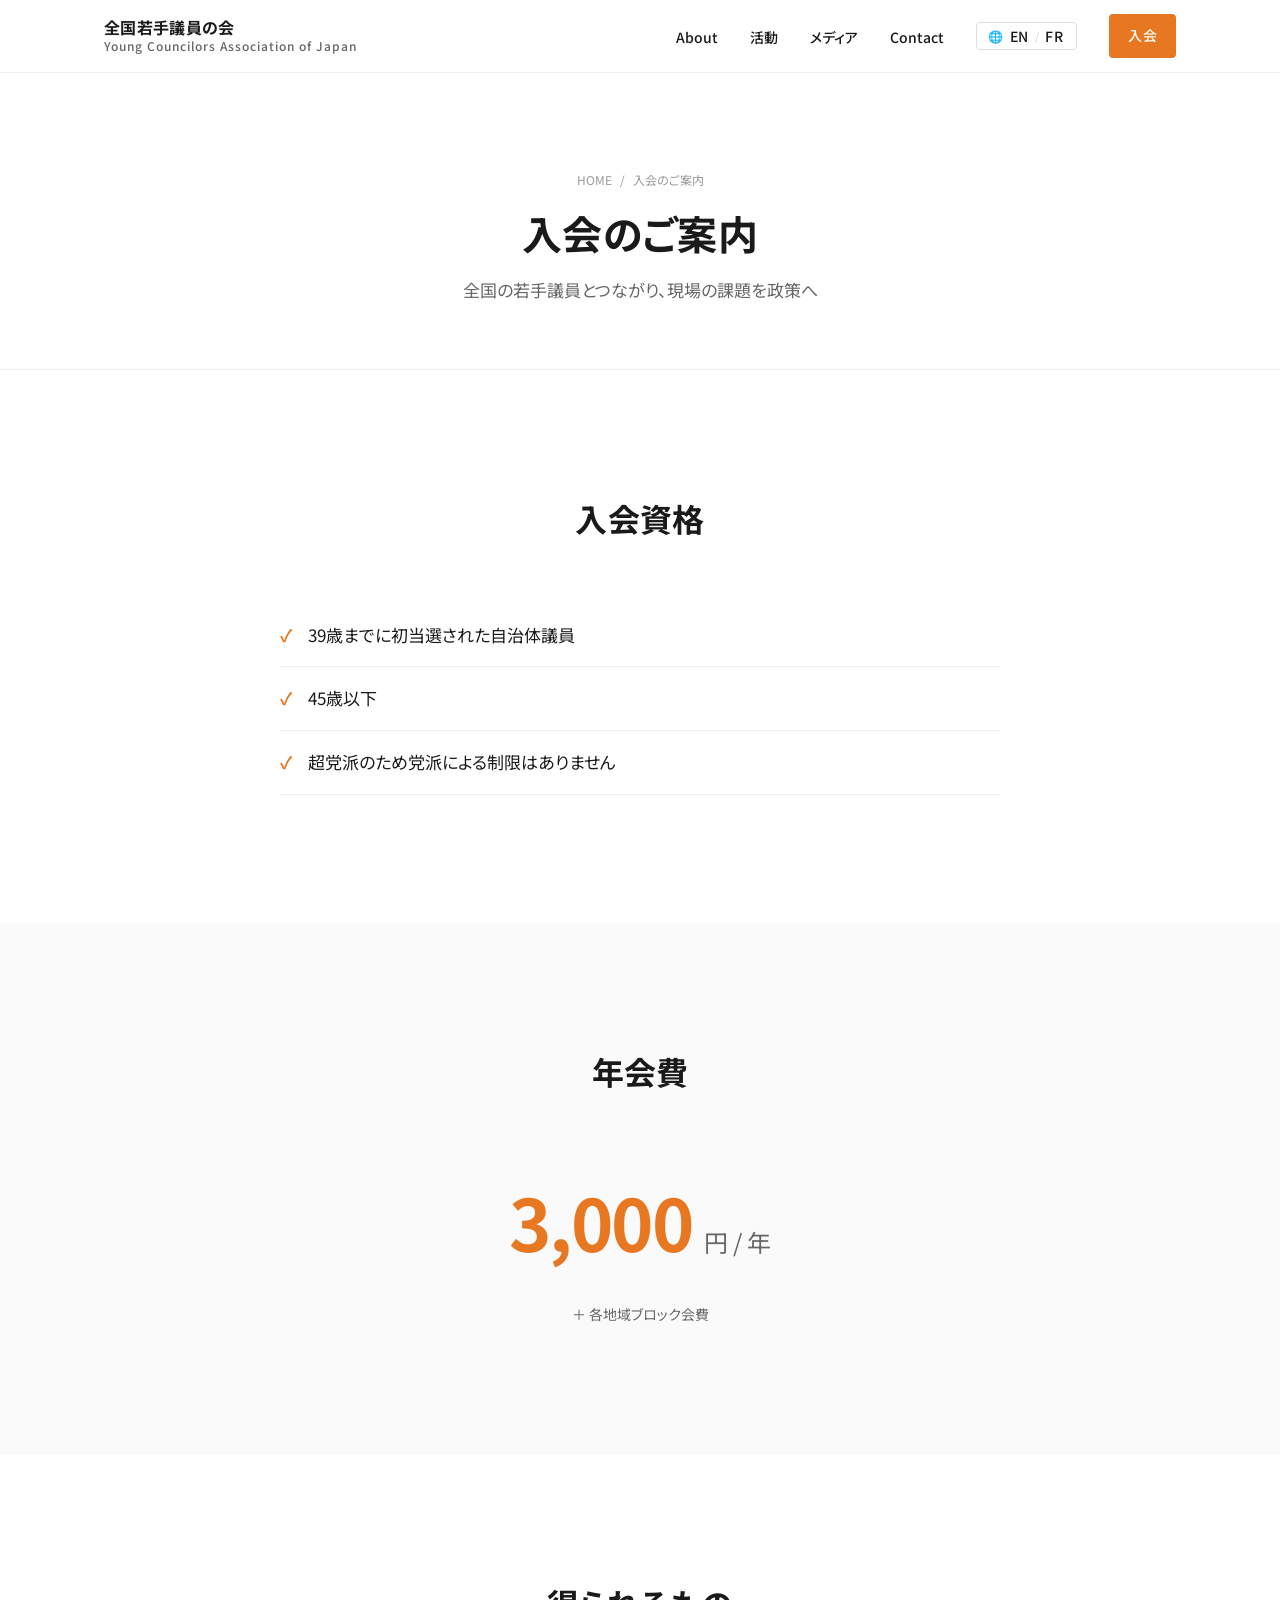
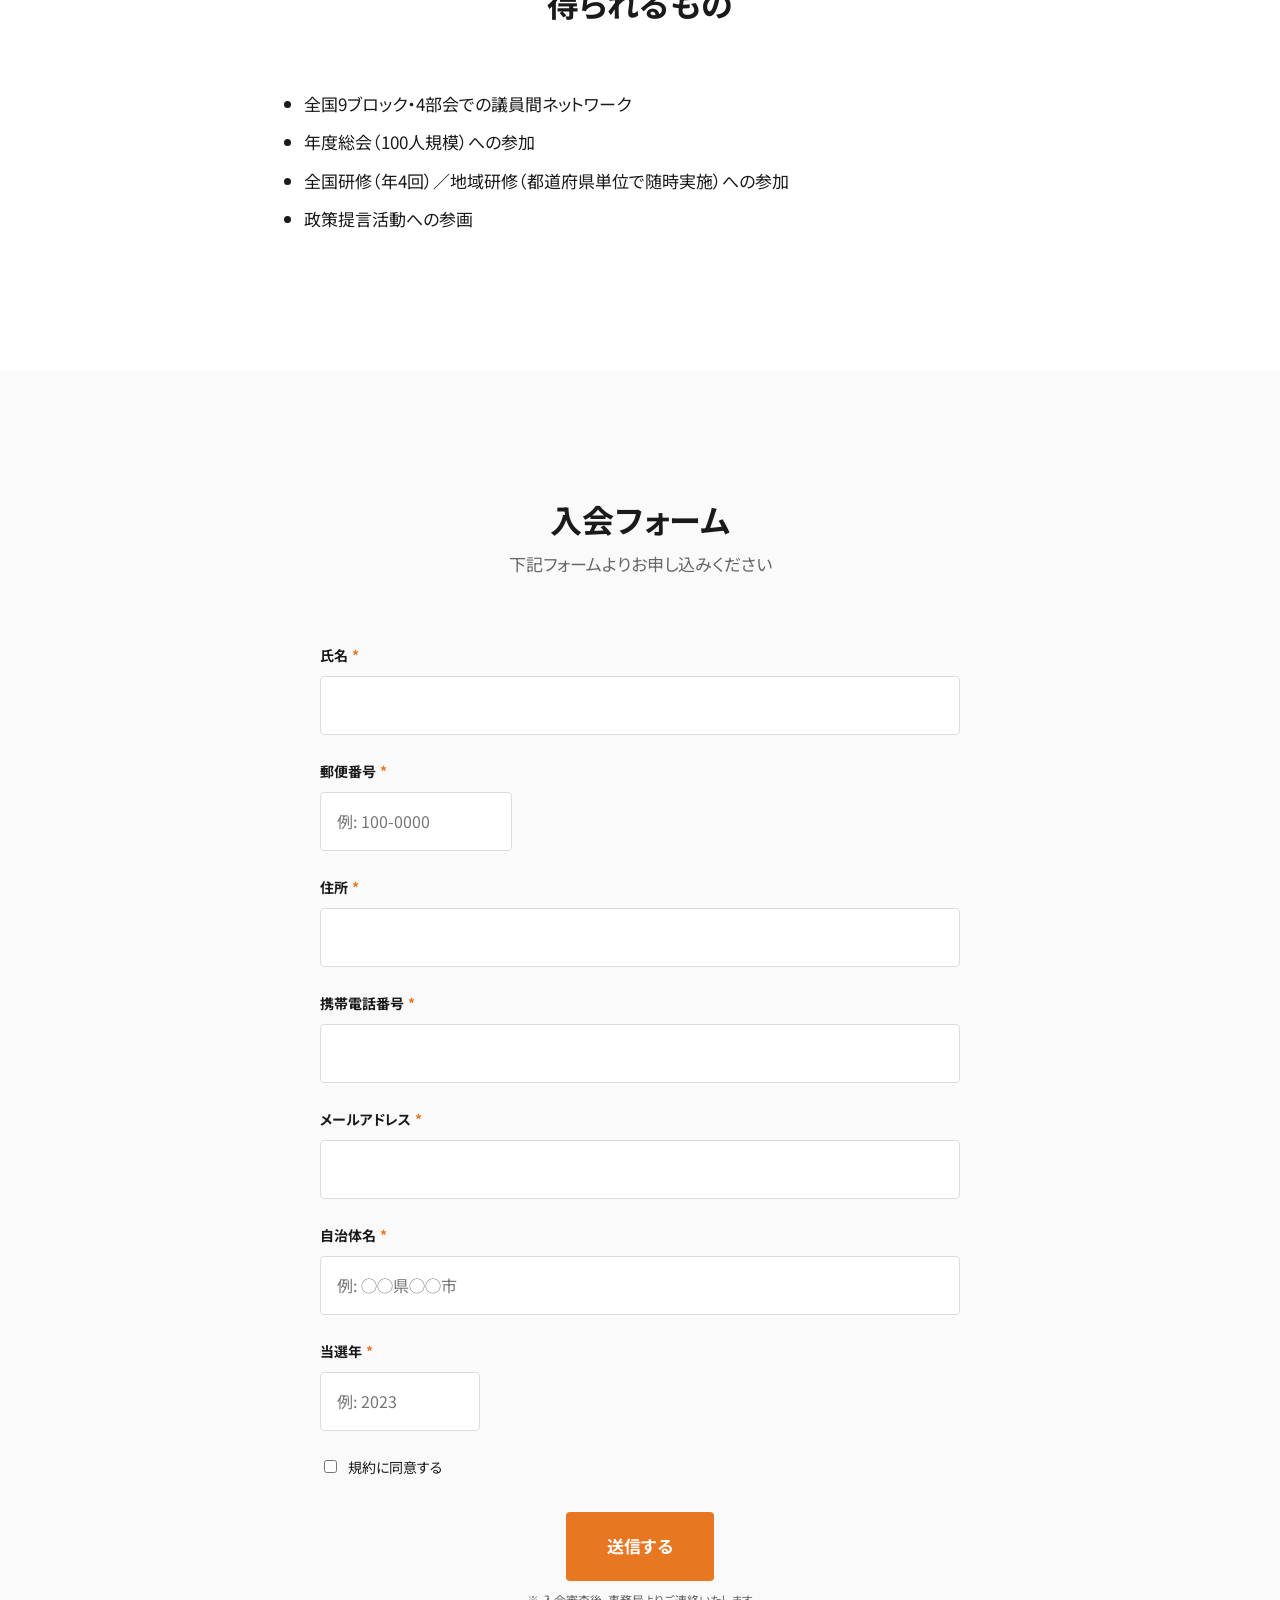
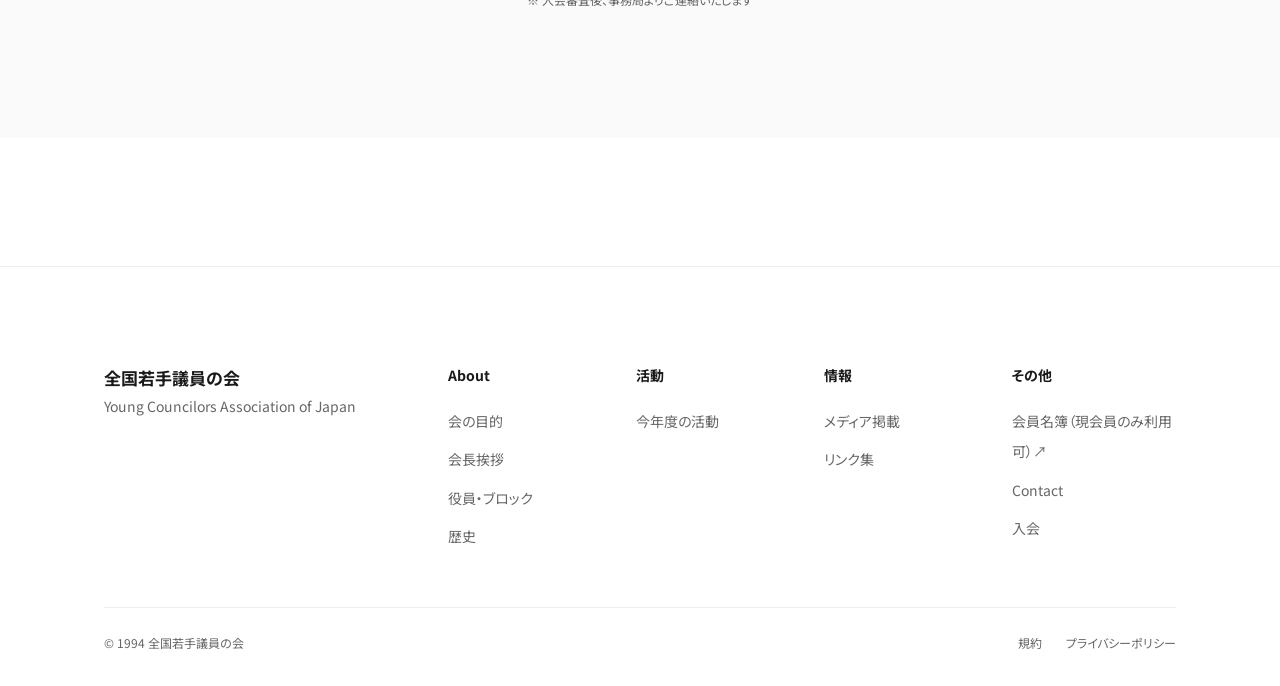
==== join/index.html @ 5e7d2d9a "Initial commit: 全国若手議員の会 ホームページ - 静的HTML/CSS/JSによる10ページ構成（トップ・About・役員・活動・歴史・入会・メディア・Contact・リンク集） -" ====
<!DOCTYPE html>
<html lang="ja">
<head>
<meta charset="UTF-8" />
<meta name="viewport" content="width=device-width, initial-scale=1" />
<title>入会のご案内 — 全国若手議員の会</title>
<meta name="description" content="全国若手議員の会への入会のご案内。39歳までに初当選、45歳以下の自治体議員が対象です。年会費3,000円（＋各地域ブロック会費）。" />
<link rel="preconnect" href="https://fonts.googleapis.com" />
<link rel="preconnect" href="https://fonts.gstatic.com" crossorigin />
<link href="https://fonts.googleapis.com/css2?family=Noto+Sans+JP:wght@400;500;700&display=swap" rel="stylesheet" />
<link rel="stylesheet" href="/assets/css/style.css" />
</head>
<body>

<header class="site-header">
  <div class="container header-inner">
    <a href="/" class="site-logo"><span class="site-logo-jp">全国若手議員の会</span><span class="site-logo-en">Young Councilors Association of Japan</span></a>
    <nav class="site-nav" aria-label="グローバルナビゲーション">
      <button class="nav-toggle" aria-expanded="false" aria-controls="primary-nav" aria-label="メニューを開く"><span class="nav-toggle-icon"></span></button>
      <ul id="primary-nav" class="nav-list">
        <li><a href="/about/">About</a></li><li><a href="/activities/">活動</a></li><li><a href="/media/">メディア</a></li><li><a href="/contact/">Contact</a></li><li class="nav-translate-group"><span aria-hidden="true">🌐</span><a class="nav-translate-lang" id="translate-en" target="_blank" rel="noopener" href="https://translate.google.com/translate?sl=ja&amp;tl=en" aria-label="Translate to English">EN</a><span aria-hidden="true" class="nav-translate-sep">/</span><a class="nav-translate-lang" id="translate-fr" target="_blank" rel="noopener" href="https://translate.google.com/translate?sl=ja&amp;tl=fr" aria-label="Traduire en français">FR</a></li><li><a href="/join/" class="btn btn-primary btn-small">入会</a></li>
      </ul>
    </nav>
  </div>
</header>

<main>

<section class="page-header">
  <div class="container">
    <p class="breadcrumb"><a href="/">HOME</a><span>/</span>入会のご案内</p>
    <h1>入会のご案内</h1>
    <p class="lede">全国の若手議員とつながり、現場の課題を政策へ</p>
  </div>
</section>

<section class="section">
  <div class="container">
    <div style="max-width:720px;margin:0 auto;">
      <div class="section-title"><h2>入会資格</h2></div>
      <ul style="list-style:none;padding:0;">
        <li style="padding:var(--sp-3) 0;border-bottom:1px solid var(--c-border);"><strong style="color:var(--c-accent);margin-right:var(--sp-3);">✓</strong>39歳までに初当選された自治体議員</li>
        <li style="padding:var(--sp-3) 0;border-bottom:1px solid var(--c-border);"><strong style="color:var(--c-accent);margin-right:var(--sp-3);">✓</strong>45歳以下</li>
        <li style="padding:var(--sp-3) 0;border-bottom:1px solid var(--c-border);"><strong style="color:var(--c-accent);margin-right:var(--sp-3);">✓</strong>超党派のため党派による制限はありません</li>
      </ul>
    </div>
  </div>
</section>

<section class="section section-alt">
  <div class="container">
    <div class="section-title"><h2>年会費</h2></div>
    <p style="text-align:center;">
      <span style="font-size:clamp(2.5rem,6vw,4.5rem);font-weight:700;color:var(--c-accent);letter-spacing:-0.02em;">3,000</span>
      <span style="font-size:var(--fs-xl);color:var(--c-text-sub);margin-left:var(--sp-2);">円 / 年</span>
    </p>
    <p style="text-align:center;color:var(--c-text-sub);font-size:var(--fs-sm);margin-top:var(--sp-3);">＋ 各地域ブロック会費</p>
  </div>
</section>

<section class="section">
  <div class="container">
    <div style="max-width:720px;margin:0 auto;">
      <div class="section-title"><h2>得られるもの</h2></div>
      <ul class="prose" style="list-style:disc;margin-left:var(--sp-4);">
        <li>全国9ブロック・4部会での議員間ネットワーク</li>
        <li>年度総会（100人規模）への参加</li>
        <li>全国研修（年4回）／地域研修（都道府県単位で随時実施）への参加</li>
        <li>政策提言活動への参画</li>
      </ul>
    </div>
  </div>
</section>

<section class="section section-alt">
  <div class="container">
    <div class="section-title"><h2>入会フォーム</h2><p>下記フォームよりお申し込みください</p></div>
    <form class="form" action="/api/join" method="POST" data-form-handler>
      <div class="form-field">
        <label class="form-label" for="name">氏名<span class="req">*</span></label>
        <input class="form-input" type="text" id="name" name="name" required autocomplete="name" />
      </div>
      <div class="form-field">
        <label class="form-label" for="postal">郵便番号<span class="req">*</span></label>
        <input class="form-input" type="text" id="postal" name="postal" required autocomplete="postal-code" placeholder="例: 100-0000" style="max-width:12em;" />
      </div>
      <div class="form-field">
        <label class="form-label" for="address">住所<span class="req">*</span></label>
        <input class="form-input" type="text" id="address" name="address" required autocomplete="street-address" />
      </div>
      <div class="form-field">
        <label class="form-label" for="phone">携帯電話番号<span class="req">*</span></label>
        <input class="form-input" type="tel" id="phone" name="phone" required autocomplete="tel" />
      </div>
      <div class="form-field">
        <label class="form-label" for="email">メールアドレス<span class="req">*</span></label>
        <input class="form-input" type="email" id="email" name="email" required autocomplete="email" />
      </div>
      <div class="form-field">
        <label class="form-label" for="municipality">自治体名<span class="req">*</span></label>
        <input class="form-input" type="text" id="municipality" name="municipality" required placeholder="例: ◯◯県◯◯市" />
      </div>
      <div class="form-field">
        <label class="form-label" for="elected">当選年<span class="req">*</span></label>
        <input class="form-input" type="text" id="elected" name="elected" required placeholder="例: 2023" style="max-width:10em;" />
      </div>
      <div class="form-field">
        <label class="form-check">
          <input type="checkbox" name="agree" required />
          <span><a href="#" target="_blank" rel="noopener">規約</a>に同意する</span>
        </label>
      </div>
      <div class="form-submit">
        <button type="submit" class="btn btn-primary btn-large">送信する</button>
        <p class="form-note">※ 入会審査後、事務局よりご連絡いたします</p>
      </div>
    </form>
  </div>
</section>

</main>

<footer class="site-footer">
  <div class="container">
    <div class="footer-top">
      <div class="footer-brand"><p class="footer-name">全国若手議員の会</p><p class="footer-name-en">Young Councilors Association of Japan</p></div>
      <nav class="footer-nav" aria-label="フッターナビゲーション">
        <div class="footer-col"><p class="footer-heading">About</p><ul><li><a href="/about/">会の目的</a></li><li><a href="/about/#message">会長挨拶</a></li><li><a href="/members/">役員・ブロック</a></li><li><a href="/history/">歴史</a></li></ul></div>
        <div class="footer-col"><p class="footer-heading">活動</p><ul><li><a href="/activities/">今年度の活動</a></li></ul></div>
        <div class="footer-col"><p class="footer-heading">情報</p><ul><li><a href="/media/">メディア掲載</a></li><li><a href="/links/">リンク集</a></li></ul></div>
        <div class="footer-col"><p class="footer-heading">その他</p><ul><li><a href="https://meibo.netlify.app/" target="_blank" rel="noopener">会員名簿（現会員のみ利用可）↗</a></li><li><a href="/contact/">Contact</a></li><li><a href="/join/">入会</a></li></ul></div>
      </nav>
    </div>
    <div class="footer-bottom"><p>&copy; 1994 全国若手議員の会</p><ul class="footer-legal"><li><a href="#">規約</a></li><li><a href="/privacy/">プライバシーポリシー</a></li></ul></div>
  </div>
</footer>

<script src="/assets/js/main.js" defer></script>
</body>
</html>
---- assets/css/style.css ----
/* =========================================================================
   全国若手議員の会 — スタイル
   ========================================================================= */

/* ---------- リセット ---------- */
*, *::before, *::after { box-sizing: border-box; }
html { -webkit-text-size-adjust: 100%; scroll-behavior: smooth; }
body, h1, h2, h3, h4, h5, h6, p, ul, ol, figure, blockquote, dl, dd { margin: 0; }
ul, ol { padding: 0; list-style: none; }
img, svg, video { display: block; max-width: 100%; height: auto; }
button { font: inherit; cursor: pointer; background: none; border: none; padding: 0; color: inherit; }
a { color: inherit; text-decoration: none; }
input, textarea, select { font: inherit; color: inherit; }

/* ---------- デザイントークン ---------- */
:root {
  --c-bg: #FFFFFF;
  --c-bg-alt: #FAFAFA;
  --c-text: #1A1A1A;
  --c-text-sub: #666666;
  --c-text-mute: #999999;
  --c-border: #EEEEEE;
  --c-border-strong: #DDDDDD;
  --c-accent: #E87722;           /* オレンジ（要確定） */
  --c-accent-hover: #C86018;
  --c-accent-soft: #FDF0E6;

  --font-sans: 'Noto Sans JP', -apple-system, BlinkMacSystemFont, 'Hiragino Sans', 'Hiragino Kaku Gothic ProN', 'Yu Gothic', 'Meiryo', sans-serif;

  --fs-xs: 0.75rem;
  --fs-sm: 0.875rem;
  --fs-base: 1rem;
  --fs-md: 1.0625rem;
  --fs-lg: 1.25rem;
  --fs-xl: 1.5rem;
  --fs-2xl: 2rem;
  --fs-3xl: 2.5rem;
  --fs-4xl: 3.5rem;

  --lh-tight: 1.3;
  --lh-normal: 1.6;
  --lh-relaxed: 1.8;

  --sp-1: 0.25rem;
  --sp-2: 0.5rem;
  --sp-3: 1rem;
  --sp-4: 1.5rem;
  --sp-5: 2rem;
  --sp-6: 3rem;
  --sp-7: 4rem;
  --sp-8: 6rem;
  --sp-9: 8rem;

  --container: 1120px;
  --header-h: 72px;
  --radius: 4px;
  --radius-lg: 8px;
  --transition: 0.2s ease;
}

/* ---------- ベース ---------- */
html, body { background: var(--c-bg); color: var(--c-text); }
body {
  font-family: var(--font-sans);
  font-size: var(--fs-md);
  line-height: var(--lh-relaxed);
  font-feature-settings: "palt" 1;
  -webkit-font-smoothing: antialiased;
  -moz-osx-font-smoothing: grayscale;
}

h1, h2, h3, h4, h5, h6 { font-weight: 700; line-height: var(--lh-tight); letter-spacing: 0.01em; }
p { line-height: var(--lh-relaxed); }
a { transition: color var(--transition), background-color var(--transition), border-color var(--transition); }
a:hover { color: var(--c-accent); }

/* ---------- ユーティリティ ---------- */
.container { max-width: var(--container); margin: 0 auto; padding: 0 var(--sp-4); }
.sr-only {
  position: absolute !important;
  width: 1px; height: 1px;
  padding: 0; margin: -1px;
  overflow: hidden; clip: rect(0,0,0,0); white-space: nowrap; border: 0;
}
.text-center { text-align: center; }
.mute { color: var(--c-text-sub); }

/* ---------- ヘッダー ---------- */
.site-header {
  position: sticky; top: 0; z-index: 100;
  background: rgba(255,255,255,0.92);
  backdrop-filter: saturate(180%) blur(12px);
  border-bottom: 1px solid var(--c-border);
}
.header-inner {
  display: flex; align-items: center; justify-content: space-between;
  height: var(--header-h);
}
.site-logo { display: inline-flex; flex-direction: column; justify-content: center; gap: 2px; line-height: 1.2; white-space: nowrap; }
.site-logo img { height: 32px; width: auto; }
.site-logo:hover { color: var(--c-text); opacity: 0.8; }
.site-logo-jp { font-weight: 700; font-size: var(--fs-base); letter-spacing: 0.02em; }
.site-logo-en { font-size: var(--fs-xs); color: var(--c-text-sub); letter-spacing: 0.08em; font-weight: 500; }

.site-nav { display: flex; align-items: center; }
.nav-list { display: flex; align-items: center; gap: var(--sp-5); }
.nav-list a { font-size: var(--fs-sm); font-weight: 500; }
.nav-toggle { display: none; }

/* Google翻訳ボタン */
.nav-translate-group {
  display: inline-flex !important;
  align-items: center;
  gap: 0.4em;
  font-size: var(--fs-xs) !important;
  padding: 0.35rem 0.7rem;
  border: 1px solid var(--c-border-strong);
  border-radius: 4px;
  line-height: 1;
  font-weight: 500;
  white-space: nowrap;
  transition: border-color var(--transition);
}
.nav-translate-group:hover { border-color: var(--c-accent); }
.nav-translate-lang {
  letter-spacing: 0.05em;
  padding: 0 0.1em;
  transition: color var(--transition);
}
.nav-translate-lang:hover { color: var(--c-accent); }
.nav-translate-sep { color: var(--c-border-strong); font-size: 0.9em; }

/* ---------- ボタン ---------- */
.btn {
  display: inline-flex; align-items: center; justify-content: center; gap: var(--sp-2);
  padding: 0.875rem 1.75rem;
  font-size: var(--fs-base); font-weight: 700;
  border: 1px solid transparent; border-radius: var(--radius);
  text-align: center; letter-spacing: 0.02em;
  transition: all var(--transition);
}
.btn-primary { background: var(--c-accent); color: #fff; }
.btn-primary:hover { background: var(--c-accent-hover); color: #fff; }
.btn-secondary { background: #fff; color: var(--c-text); border-color: var(--c-border-strong); }
.btn-secondary:hover { background: var(--c-bg-alt); color: var(--c-text); border-color: var(--c-text); }
.btn-small { padding: 0.5rem 1.125rem; font-size: var(--fs-sm); }
.btn-large { padding: 1.125rem 2.5rem; font-size: var(--fs-md); }

/* ---------- ヒーロー ---------- */
.hero {
  position: relative;
  padding: var(--sp-9) 0;
  text-align: center;
  min-height: 78vh;
  display: flex;
  align-items: center;
  overflow: hidden;
  background: #1a1a1a;
  border-bottom: 1px solid var(--c-border);
}
.hero::before {
  content: "";
  position: absolute;
  inset: 0;
  background: url('/assets/img/hero.jpg') center/cover no-repeat;
  z-index: 0;
}
.hero::after {
  content: "";
  position: absolute;
  inset: 0;
  background: linear-gradient(to bottom, rgba(0,0,0,0.55) 0%, rgba(0,0,0,0.4) 45%, rgba(0,0,0,0.7) 100%);
  z-index: 1;
}
.hero .container { position: relative; z-index: 2; width: 100%; }
.hero h1 {
  font-size: clamp(1.75rem, 4vw, var(--fs-4xl));
  line-height: 1.35;
  margin-bottom: var(--sp-4);
  max-width: 22em; margin-left: auto; margin-right: auto;
  color: #fff;
  text-shadow: 0 2px 12px rgba(0,0,0,0.4);
}
.hero .lede {
  color: rgba(255,255,255,0.92);
  font-size: var(--fs-lg);
  max-width: 32em; margin: 0 auto var(--sp-6);
  text-shadow: 0 1px 8px rgba(0,0,0,0.3);
}
.hero-cta { display: flex; gap: var(--sp-3); justify-content: center; flex-wrap: wrap; }
.hero .btn-secondary {
  background: rgba(255,255,255,0.12);
  color: #fff;
  border-color: rgba(255,255,255,0.55);
  backdrop-filter: blur(6px);
}
.hero .btn-secondary:hover {
  background: rgba(255,255,255,0.22);
  color: #fff;
  border-color: #fff;
}

/* ---------- セクション ---------- */
.section { padding: var(--sp-9) 0; }
.section-alt { background: var(--c-bg-alt); }
.section-title { text-align: center; margin-bottom: var(--sp-7); }
.section-title h2 {
  font-size: clamp(1.5rem, 3vw, var(--fs-2xl));
  margin-bottom: var(--sp-2);
}
.section-title p { color: var(--c-text-sub); }
.section-head-row {
  display: flex; align-items: baseline; justify-content: space-between;
  margin-bottom: var(--sp-6); gap: var(--sp-4); flex-wrap: wrap;
}
.section-head-row h2 { font-size: var(--fs-2xl); }
.section-head-row .view-all { font-size: var(--fs-sm); color: var(--c-text-sub); }
.section-head-row .view-all:hover { color: var(--c-accent); }

/* ---------- 数字 ---------- */
.stats {
  display: grid; grid-template-columns: repeat(4, 1fr); gap: var(--sp-4);
}
.stat {
  text-align: center; padding: var(--sp-5) var(--sp-3);
}
.stat-num {
  display: block;
  font-size: clamp(2rem, 5vw, var(--fs-4xl));
  font-weight: 700; color: var(--c-accent);
  line-height: 1.1; margin-bottom: var(--sp-2);
  letter-spacing: -0.02em;
}
.stat-label { color: var(--c-text-sub); font-size: var(--fs-sm); }

/* 現会員数インパクト表示 */
.stats-hero { text-align: center; padding: var(--sp-7) 0 var(--sp-4); }
.stats-big-label {
  font-size: var(--fs-sm);
  color: var(--c-text-sub);
  letter-spacing: 0.3em;
  margin-bottom: var(--sp-3);
  font-weight: 700;
}
.stats-big-number {
  font-size: clamp(4rem, 14vw, 9rem);
  font-weight: 700;
  line-height: 0.9;
  color: var(--c-accent);
  letter-spacing: -0.04em;
  margin-bottom: var(--sp-4);
  font-variant-numeric: tabular-nums;
}
.stats-counter { display: inline-block; min-width: 2.5ch; text-align: right; }
.stats-unit {
  font-size: 0.3em;
  color: var(--c-text);
  margin-left: 0.15em;
  vertical-align: 0.45em;
  font-weight: 500;
  letter-spacing: 0;
}
.stats-big-caption { font-size: var(--fs-md); color: var(--c-text-sub); max-width: 36em; margin: 0 auto; padding: 0 var(--sp-3); }

/* ---------- 会員数推移グラフ ---------- */
.member-chart { margin-top: var(--sp-8); max-width: 720px; margin-left: auto; margin-right: auto; }
.chart-header { text-align: center; margin-bottom: var(--sp-4); }
.chart-title { font-weight: 700; font-size: var(--fs-sm); color: var(--c-text-sub); letter-spacing: 0.1em; margin-bottom: var(--sp-1); }
.chart-note { font-size: var(--fs-xs); color: var(--c-text-mute); }
.chart-bars {
  display: flex;
  align-items: flex-end;
  gap: 3px;
  height: 180px;
  padding: 0 2px;
  border-bottom: 1px solid var(--c-border);
}
.chart-bar {
  flex: 1;
  background: linear-gradient(to top, var(--c-accent) 0%, #F4A261 100%);
  height: var(--height, 0);
  min-height: 3px;
  border-radius: 2px 2px 0 0;
  transform: scaleY(0);
  transform-origin: bottom;
  transition: transform 0.45s cubic-bezier(0.25, 0.46, 0.45, 0.94) var(--delay, 0s);
  cursor: help;
}
.member-chart.animate .chart-bar { transform: scaleY(1); }
.chart-axis {
  display: flex;
  justify-content: space-between;
  padding: var(--sp-2) 2px 0;
  font-size: var(--fs-xs);
  color: var(--c-text-sub);
  font-variant-numeric: tabular-nums;
}

/* ---------- カード ---------- */
.grid-3 { display: grid; grid-template-columns: repeat(3, 1fr); gap: var(--sp-5); }
.grid-2 { display: grid; grid-template-columns: repeat(2, 1fr); gap: var(--sp-5); }
.grid-4 { display: grid; grid-template-columns: repeat(4, 1fr); gap: var(--sp-4); }

.card {
  background: #fff; border: 1px solid var(--c-border);
  border-radius: var(--radius-lg); overflow: hidden;
  display: flex; flex-direction: column;
  transition: all var(--transition);
}
.card:hover { border-color: var(--c-text-sub); transform: translateY(-2px); }
.card-thumb {
  aspect-ratio: 16/10; background: var(--c-bg-alt);
  display: flex; align-items: center; justify-content: center;
  color: var(--c-text-mute); font-size: var(--fs-sm);
}
.card-thumb img { width: 100%; height: 100%; object-fit: cover; }
.card-body { padding: var(--sp-4); flex: 1; display: flex; flex-direction: column; }
.card-title { font-size: var(--fs-lg); margin-bottom: var(--sp-3); }
.card-text { color: var(--c-text-sub); font-size: var(--fs-sm); flex: 1; margin-bottom: var(--sp-4); }
.card-more { color: var(--c-accent); font-size: var(--fs-sm); font-weight: 700; }

/* 役員カード（顔写真） */
.person-card { text-align: center; }
.person-photo {
  width: 160px; height: 160px; border-radius: 50%;
  margin: 0 auto var(--sp-3);
  background: var(--c-bg-alt); object-fit: cover;
  border: 1px solid var(--c-border);
}
.person-name { font-size: var(--fs-lg); font-weight: 700; margin-bottom: var(--sp-1); }
.person-role { color: var(--c-accent); font-size: var(--fs-sm); font-weight: 700; margin-bottom: var(--sp-1); }
.person-office { color: var(--c-text-sub); font-size: var(--fs-sm); }

/* 文字のみ役員 */
.member-list {
  display: grid; grid-template-columns: repeat(3, 1fr);
  gap: var(--sp-3) var(--sp-5);
}
.member-list li { font-size: var(--fs-sm); padding: var(--sp-2) 0; border-bottom: 1px solid var(--c-border); }
.member-list .office { color: var(--c-text-sub); margin-left: var(--sp-2); }

/* ---------- お知らせリスト ---------- */
.news-list { border-top: 1px solid var(--c-border); }
.news-list li {
  display: grid; grid-template-columns: 8rem 7rem 1fr auto;
  align-items: center; gap: var(--sp-4);
  padding: var(--sp-4) 0;
  border-bottom: 1px solid var(--c-border);
  font-size: var(--fs-sm);
}
.news-list li a { display: contents; }
.news-list li a:hover .news-title { color: var(--c-accent); }
.news-date { color: var(--c-text-sub); font-variant-numeric: tabular-nums; }
.news-cat {
  display: inline-block; padding: 0.125rem 0.625rem;
  border: 1px solid var(--c-border-strong); border-radius: 100px;
  font-size: var(--fs-xs); color: var(--c-text-sub); text-align: center; width: fit-content;
}
.news-title { color: var(--c-text); }
.news-arrow { color: var(--c-text-mute); }

/* ---------- ページヘッダー ---------- */
.page-header {
  padding: var(--sp-8) 0 var(--sp-7);
  text-align: center;
  border-bottom: 1px solid var(--c-border);
}
.page-header h1 {
  font-size: clamp(1.75rem, 4vw, var(--fs-3xl));
  margin-bottom: var(--sp-3);
}
.page-header .lede {
  color: var(--c-text-sub);
  max-width: 40em; margin: 0 auto;
}
.breadcrumb {
  font-size: var(--fs-xs); color: var(--c-text-mute);
  margin-bottom: var(--sp-3);
}
.breadcrumb a:hover { color: var(--c-accent); }
.breadcrumb span { margin: 0 var(--sp-2); }

/* ---------- コンテンツブロック ---------- */
.prose { max-width: 40em; margin: 0 auto; }
.prose h2 { font-size: var(--fs-xl); margin: var(--sp-7) 0 var(--sp-4); }
.prose h3 { font-size: var(--fs-lg); margin: var(--sp-5) 0 var(--sp-3); }
.prose p { margin-bottom: var(--sp-4); }
.prose ul, .prose ol { margin: var(--sp-3) 0 var(--sp-4) var(--sp-4); }
.prose ul { list-style: disc; }
.prose ol { list-style: decimal; }
.prose li { margin-bottom: var(--sp-2); }

/* 挨拶ブロック */
.message-block {
  display: grid; grid-template-columns: 360px 1fr; gap: var(--sp-7);
  align-items: start;
  padding: var(--sp-7) 0;
  border-bottom: 1px solid var(--c-border);
}
.message-block:last-child { border-bottom: none; }
.message-photo {
  width: 100%;
  aspect-ratio: 1 / 1;
  object-fit: cover;
  background: var(--c-bg-alt);
  border: 1px solid var(--c-border);
  border-radius: var(--radius);
  display: block;
}
.message-body h3 {
  font-size: var(--fs-xl);
  margin-bottom: var(--sp-5);
  line-height: 1.4;
  padding-bottom: var(--sp-3);
  border-bottom: 2px solid var(--c-accent);
  display: inline-block;
}
.message-body .signature { margin-top: var(--sp-5); color: var(--c-text-sub); font-size: var(--fs-sm); }

/* 目的: 引用ブロック */
.mission-quote {
  font-size: var(--fs-lg);
  line-height: var(--lh-relaxed);
  color: var(--c-text);
  border-left: 3px solid var(--c-accent);
  padding: var(--sp-5) var(--sp-5);
  margin: var(--sp-5) 0 var(--sp-3);
  background: var(--c-bg-alt);
  border-radius: var(--radius);
  font-style: normal;
}
.prose-cite {
  text-align: right;
  font-size: var(--fs-sm);
  color: var(--c-text-sub);
}

/* 事業: カードグリッド */
.business-grid {
  display: grid;
  grid-template-columns: repeat(3, 1fr);
  gap: var(--sp-4);
  max-width: 1040px;
  margin: 0 auto;
}
.business-item {
  padding: var(--sp-5);
  background: #fff;
  border: 1px solid var(--c-border);
  border-radius: var(--radius-lg);
  transition: all var(--transition);
}
.business-item:hover { border-color: var(--c-accent); transform: translateY(-2px); }
.business-item h3 {
  font-size: var(--fs-md);
  font-weight: 700;
  color: var(--c-accent);
  margin-bottom: var(--sp-2);
  padding-bottom: var(--sp-2);
  border-bottom: 1px solid var(--c-border);
}
.business-item p {
  font-size: var(--fs-sm);
  color: var(--c-text-sub);
  line-height: var(--lh-relaxed);
}
@media (max-width: 1023px) {
  .business-grid { grid-template-columns: repeat(2, 1fr); }
}
@media (max-width: 768px) {
  .business-grid { grid-template-columns: 1fr; }
}

/* ---------- 基本情報テーブル ---------- */
.info-table { width: 100%; border-collapse: collapse; }
.info-table th, .info-table td {
  text-align: left; padding: var(--sp-3) 0;
  border-bottom: 1px solid var(--c-border);
  vertical-align: top; font-size: var(--fs-sm);
}
.info-table th { width: 10em; color: var(--c-text-sub); font-weight: 500; }

/* ---------- 活動タイムライン ---------- */
.activities-timeline { max-width: 720px; margin: 0 auto; }
.activity-entry { margin-bottom: var(--sp-9); text-align: center; }
.activity-entry:last-child { margin-bottom: 0; }
.activity-photo-wrap {
  aspect-ratio: 16/9;
  background: var(--c-bg-alt);
  border: 1px solid var(--c-border);
  border-radius: var(--radius-lg);
  margin-bottom: var(--sp-4);
  overflow: hidden;
  display: flex; align-items: center; justify-content: center;
  color: var(--c-text-mute); font-size: var(--fs-sm);
}
.activity-photo-wrap img { width: 100%; height: 100%; object-fit: cover; }
.activity-date {
  font-size: var(--fs-xs);
  color: var(--c-accent);
  font-weight: 700;
  letter-spacing: 0.15em;
  margin-bottom: var(--sp-2);
  font-variant-numeric: tabular-nums;
}
.activity-title {
  font-size: var(--fs-xl);
  line-height: var(--lh-tight);
}

/* ---------- 年表 ---------- */
.timeline { position: relative; max-width: 42em; margin: 0 auto; padding-left: var(--sp-5); border-left: 2px solid var(--c-border); }
.timeline-item { position: relative; padding: 0 0 var(--sp-6) var(--sp-5); }
.timeline-item::before {
  content: ""; position: absolute; left: -7px; top: 6px;
  width: 12px; height: 12px; border-radius: 50%;
  background: var(--c-accent); border: 2px solid #fff;
  box-shadow: 0 0 0 2px var(--c-accent);
}
.timeline-year { font-weight: 700; font-size: var(--fs-lg); color: var(--c-accent); margin-bottom: var(--sp-2); letter-spacing: 0.04em; font-variant-numeric: tabular-nums; }
.timeline-text { color: var(--c-text-sub); font-size: var(--fs-sm); }
.timeline-title { font-size: var(--fs-md); margin-bottom: var(--sp-3); line-height: var(--lh-tight); }
.timeline-photo {
  width: 100%;
  max-width: 480px;
  aspect-ratio: 16/9;
  background: var(--c-bg-alt);
  border: 1px solid var(--c-border);
  border-radius: var(--radius);
  overflow: hidden;
  margin-top: var(--sp-2);
  display: flex; align-items: center; justify-content: center;
  color: var(--c-text-mute); font-size: var(--fs-sm);
}
.timeline-photo img { width: 100%; height: 100%; object-fit: cover; }
.timeline-item.has-photo { padding-bottom: var(--sp-8); }

/* ---------- フォーム ---------- */
.form { max-width: 640px; margin: 0 auto; }
.form-field { margin-bottom: var(--sp-4); }
.form-label {
  display: block; margin-bottom: var(--sp-2);
  font-size: var(--fs-sm); font-weight: 700;
}
.form-label .req { color: var(--c-accent); margin-left: var(--sp-1); }
.form-input, .form-textarea, .form-select {
  width: 100%;
  padding: 0.875rem var(--sp-3);
  background: #fff;
  border: 1px solid var(--c-border-strong);
  border-radius: var(--radius);
  transition: border-color var(--transition), box-shadow var(--transition);
  font-size: var(--fs-base);
}
.form-input:focus, .form-textarea:focus, .form-select:focus {
  outline: none;
  border-color: var(--c-accent);
  box-shadow: 0 0 0 3px var(--c-accent-soft);
}
.form-textarea { min-height: 10rem; resize: vertical; line-height: var(--lh-relaxed); }
.form-check { display: flex; align-items: flex-start; gap: var(--sp-2); font-size: var(--fs-sm); }
.form-check input { margin-top: 0.3rem; }
.form-submit { margin-top: var(--sp-5); text-align: center; }
.form-note { font-size: var(--fs-xs); color: var(--c-text-sub); margin-top: var(--sp-2); }
.form-status {
  display: none;
  margin-top: var(--sp-3);
  padding: var(--sp-3);
  border-radius: var(--radius);
  font-size: var(--fs-sm);
}
.form-status.is-error {
  display: block;
  background: #FFF3F0;
  color: #C13030;
  border: 1px solid #FFCDC0;
}
.form-success {
  text-align: center;
  padding: var(--sp-8) var(--sp-4);
  background: var(--c-accent-soft);
  border: 1px solid var(--c-accent);
  border-radius: var(--radius-lg);
}
.form-success h3 {
  font-size: var(--fs-xl);
  color: var(--c-accent);
  margin-bottom: var(--sp-3);
}
.form-success p {
  color: var(--c-text-sub);
}

/* ---------- 選択カード（Contact分岐など） ---------- */
.choice-cards { display: grid; grid-template-columns: repeat(2, 1fr); gap: var(--sp-4); }
.choice-card {
  display: block;
  padding: var(--sp-6);
  background: #fff;
  border: 1px solid var(--c-border);
  border-radius: var(--radius-lg);
  transition: all var(--transition);
}
.choice-card:hover { border-color: var(--c-accent); color: var(--c-text); transform: translateY(-2px); }
.choice-card h3 { font-size: var(--fs-lg); margin-bottom: var(--sp-3); }
.choice-card p { color: var(--c-text-sub); font-size: var(--fs-sm); margin-bottom: var(--sp-4); }
.choice-card .arrow { color: var(--c-accent); font-weight: 700; }

/* ---------- CTAバンド ---------- */
.cta-band {
  padding: var(--sp-9) 0;
  text-align: center;
  background: var(--c-bg-alt);
  border-top: 1px solid var(--c-border);
  border-bottom: 1px solid var(--c-border);
}
.cta-band h2 { font-size: var(--fs-2xl); margin-bottom: var(--sp-3); }
.cta-band p { color: var(--c-text-sub); margin-bottom: var(--sp-5); }

/* ---------- ブロック一覧 ---------- */
.block-grid { display: grid; grid-template-columns: repeat(3, 1fr); gap: var(--sp-4); }
.block-item {
  padding: var(--sp-5);
  background: #fff;
  border: 1px solid var(--c-border);
  border-radius: var(--radius-lg);
  transition: all var(--transition);
}
.block-item:hover { border-color: var(--c-accent); color: var(--c-text); }
.block-name { font-size: var(--fs-lg); font-weight: 700; margin-bottom: var(--sp-2); }
.block-meta { color: var(--c-text-sub); font-size: var(--fs-sm); }
@keyframes block-flash {
  0%, 100% { border-color: var(--c-border); background: #fff; transform: scale(1); box-shadow: 0 0 0 0 rgba(232, 119, 34, 0); }
  50% { border-color: var(--c-accent); background: var(--c-accent-soft); transform: scale(1.03); box-shadow: 0 0 0 6px rgba(232, 119, 34, 0.18); }
}
.block-item.flash { animation: block-flash 0.55s ease-in-out 3; }

/* ---------- アーカイブリスト ---------- */
.archive-year {
  font-size: var(--fs-sm); font-weight: 700; color: var(--c-text-sub);
  padding: var(--sp-5) 0 var(--sp-3);
  border-bottom: 1px solid var(--c-border); margin-bottom: var(--sp-3);
  letter-spacing: 0.1em;
}
.archive-item {
  display: grid; grid-template-columns: 120px 1fr auto; gap: var(--sp-4);
  align-items: center;
  padding: var(--sp-3) 0;
  border-bottom: 1px solid var(--c-border);
  font-size: var(--fs-sm);
}
.archive-thumb {
  width: 120px; height: 80px; background: var(--c-bg-alt);
  border: 1px solid var(--c-border); border-radius: var(--radius);
  object-fit: cover;
}
.archive-title { font-weight: 700; margin-bottom: var(--sp-1); }
.archive-meta { color: var(--c-text-sub); font-size: var(--fs-xs); }

/* ---------- フィルタ（タブ） ---------- */
.filter-tabs {
  display: flex; gap: var(--sp-2); flex-wrap: wrap;
  margin-bottom: var(--sp-6); padding-bottom: var(--sp-4);
  border-bottom: 1px solid var(--c-border);
}
.filter-tab {
  padding: 0.375rem var(--sp-3);
  border: 1px solid var(--c-border-strong);
  border-radius: 100px;
  font-size: var(--fs-sm); color: var(--c-text-sub);
  transition: all var(--transition); cursor: pointer;
}
.filter-tab:hover, .filter-tab.is-active {
  background: var(--c-text); color: #fff; border-color: var(--c-text);
}

/* ---------- メディア掲載 ---------- */
.media-logos {
  display: grid; grid-template-columns: repeat(3, 1fr); gap: var(--sp-4);
}
.media-item {
  display: block;
  padding: var(--sp-5);
  border: 1px solid var(--c-border);
  border-radius: var(--radius-lg);
  text-align: center;
  transition: all var(--transition);
}
.media-item:hover {
  border-color: var(--c-text);
  color: var(--c-text);
  transform: translateY(-2px);
}
.media-name {
  font-weight: 700;
  font-size: var(--fs-md);
  margin-bottom: var(--sp-2);
}
.media-note {
  font-size: var(--fs-sm);
  color: var(--c-text-sub);
}

/* ---------- フッター ---------- */
.site-footer {
  background: var(--c-bg);
  border-top: 1px solid var(--c-border);
  padding: var(--sp-8) 0 var(--sp-5);
  margin-top: var(--sp-9);
}
.footer-top {
  display: grid; grid-template-columns: 280px 1fr; gap: var(--sp-7);
  padding-bottom: var(--sp-6);
  border-bottom: 1px solid var(--c-border);
}
.footer-brand .footer-logo { height: 40px; margin-bottom: var(--sp-3); }
.footer-brand .footer-name { font-weight: 700; font-size: var(--fs-md); }
.footer-brand .footer-name-en { color: var(--c-text-sub); font-size: var(--fs-sm); }
.footer-nav { display: grid; grid-template-columns: repeat(4, 1fr); gap: var(--sp-4); }
.footer-col .footer-heading {
  font-weight: 700; font-size: var(--fs-sm);
  margin-bottom: var(--sp-3); color: var(--c-text);
}
.footer-col ul li { margin-bottom: var(--sp-2); }
.footer-col a { color: var(--c-text-sub); font-size: var(--fs-sm); }
.footer-col a:hover { color: var(--c-accent); }
.footer-bottom {
  display: flex; justify-content: space-between; flex-wrap: wrap;
  padding-top: var(--sp-4);
  font-size: var(--fs-xs); color: var(--c-text-sub);
}
.footer-legal { display: flex; gap: var(--sp-4); }

/* ---------- 地図プレースホルダー ---------- */
.map-placeholder {
  max-width: 720px; margin: 0 auto;
  aspect-ratio: 4/3;
  background: var(--c-bg-alt);
  border: 1px dashed var(--c-border-strong);
  border-radius: var(--radius-lg);
  display: flex; align-items: center; justify-content: center;
  color: var(--c-text-mute);
  font-size: var(--fs-sm);
}

/* ---------- 日本地図（9ブロック都道府県別） ---------- */
.japan-map { max-width: 640px; margin: 0 auto var(--sp-4); }
.japan-map svg { width: 100%; height: auto; display: block; }
.japan-map .prefecture { stroke: #FFFFFF; stroke-width: 1; transition: fill var(--transition); }
.japan-map .boundary-line { stroke: #EEEEEE; }
/* 北海道 */
.japan-map .hokkaido { fill: #FFE0B2; }
/* 東北 */
.japan-map .aomori, .japan-map .iwate, .japan-map .miyagi,
.japan-map .akita, .japan-map .yamagata, .japan-map .fukushima { fill: #FFCCBC; }
/* 北信越（新潟・長野・富山・石川・福井） */
.japan-map .niigata, .japan-map .nagano, .japan-map .toyama,
.japan-map .ishikawa, .japan-map .fukui { fill: #D1C4E9; }
/* 関東（関東1都6県＋山梨） */
.japan-map .ibaraki, .japan-map .tochigi, .japan-map .gunma,
.japan-map .saitama, .japan-map .chiba, .japan-map .tokyo,
.japan-map .kanagawa, .japan-map .yamanashi { fill: #FFAB91; }
/* 東海 */
.japan-map .gifu, .japan-map .shizuoka,
.japan-map .aichi, .japan-map .mie { fill: #FFECB3; }
/* 関西 */
.japan-map .shiga, .japan-map .kyoto, .japan-map .osaka,
.japan-map .hyogo, .japan-map .nara, .japan-map .wakayama { fill: #F8BBD0; }
/* 中国 */
.japan-map .tottori, .japan-map .shimane, .japan-map .okayama,
.japan-map .hiroshima, .japan-map .yamaguchi { fill: #B2EBF2; }
/* 四国 */
.japan-map .tokushima, .japan-map .kagawa,
.japan-map .ehime, .japan-map .kochi { fill: #C8E6C9; }
/* 九州・沖縄 */
.japan-map .fukuoka, .japan-map .saga, .japan-map .nagasaki,
.japan-map .kumamoto, .japan-map .oita, .japan-map .miyazaki,
.japan-map .kagoshima, .japan-map .okinawa { fill: #BBDEFB; }
/* ホバー */
.japan-map .prefecture:hover { fill: var(--c-accent); cursor: default; }
/* クレジット */
.japan-map-credit { text-align: right; font-size: var(--fs-xs); color: var(--c-text-mute); margin-top: var(--sp-2); margin-bottom: var(--sp-6); }
.japan-map-credit a { color: inherit; text-decoration: underline; }

/* ---------- レスポンシブ ---------- */
@media (max-width: 1023px) {
  .grid-4 { grid-template-columns: repeat(2, 1fr); }
  .footer-top { grid-template-columns: 1fr; }
  .footer-nav { grid-template-columns: repeat(2, 1fr); }
  .media-logos { grid-template-columns: repeat(3, 1fr); }
}

@media (max-width: 768px) {
  :root { --header-h: 60px; }
  .section { padding: var(--sp-7) 0; }
  .hero { padding: var(--sp-7) 0; }
  .cta-band { padding: var(--sp-7) 0; }
  .site-footer { padding-top: var(--sp-6); }

  .nav-toggle {
    display: inline-flex; align-items: center; justify-content: center;
    width: 40px; height: 40px;
    position: relative; z-index: 110;
  }
  .nav-toggle-icon, .nav-toggle-icon::before, .nav-toggle-icon::after {
    content: ""; display: block;
    width: 22px; height: 2px; background: var(--c-text);
    position: absolute; left: 50%; margin-left: -11px;
    transition: all var(--transition);
  }
  .nav-toggle-icon { top: 50%; margin-top: -1px; }
  .nav-toggle-icon::before { top: -7px; }
  .nav-toggle-icon::after { top: 7px; }
  .nav-toggle[aria-expanded="true"] .nav-toggle-icon { background: transparent; }
  .nav-toggle[aria-expanded="true"] .nav-toggle-icon::before { top: 0; transform: rotate(45deg); }
  .nav-toggle[aria-expanded="true"] .nav-toggle-icon::after { top: 0; transform: rotate(-45deg); }

  .nav-list {
    position: fixed; inset: var(--header-h) 0 0 0;
    background: #fff;
    flex-direction: column; align-items: stretch;
    padding: var(--sp-5) var(--sp-4);
    gap: 0;
    transform: translateX(100%);
    transition: transform var(--transition);
    overflow-y: auto;
  }
  .nav-list.is-open { transform: translateX(0); }
  .nav-list li { border-bottom: 1px solid var(--c-border); }
  .nav-list li:last-child { border-bottom: none; padding-top: var(--sp-4); }
  .nav-list a:not(.btn) {
    display: block; padding: var(--sp-4) 0; font-size: var(--fs-md);
  }
  .nav-list .btn { width: 100%; }

  .grid-3, .grid-2 { grid-template-columns: 1fr; }
  .stats { grid-template-columns: repeat(2, 1fr); }
  .media-logos { grid-template-columns: 1fr; }
  .block-grid { grid-template-columns: 1fr; }
  .member-list { grid-template-columns: 1fr; }
  .choice-cards { grid-template-columns: 1fr; }

  .message-block { grid-template-columns: 1fr; gap: var(--sp-4); }
  .message-photo { max-width: 280px; margin: 0 auto; }

  .news-list li { grid-template-columns: 7rem 1fr; gap: var(--sp-2); }
  .news-list .news-cat, .news-list .news-arrow { display: none; }

  .archive-item { grid-template-columns: 80px 1fr; gap: var(--sp-3); }
  .archive-thumb { width: 80px; height: 60px; }
  .archive-item .archive-action { display: none; }

  .info-table th { width: 7em; }
}
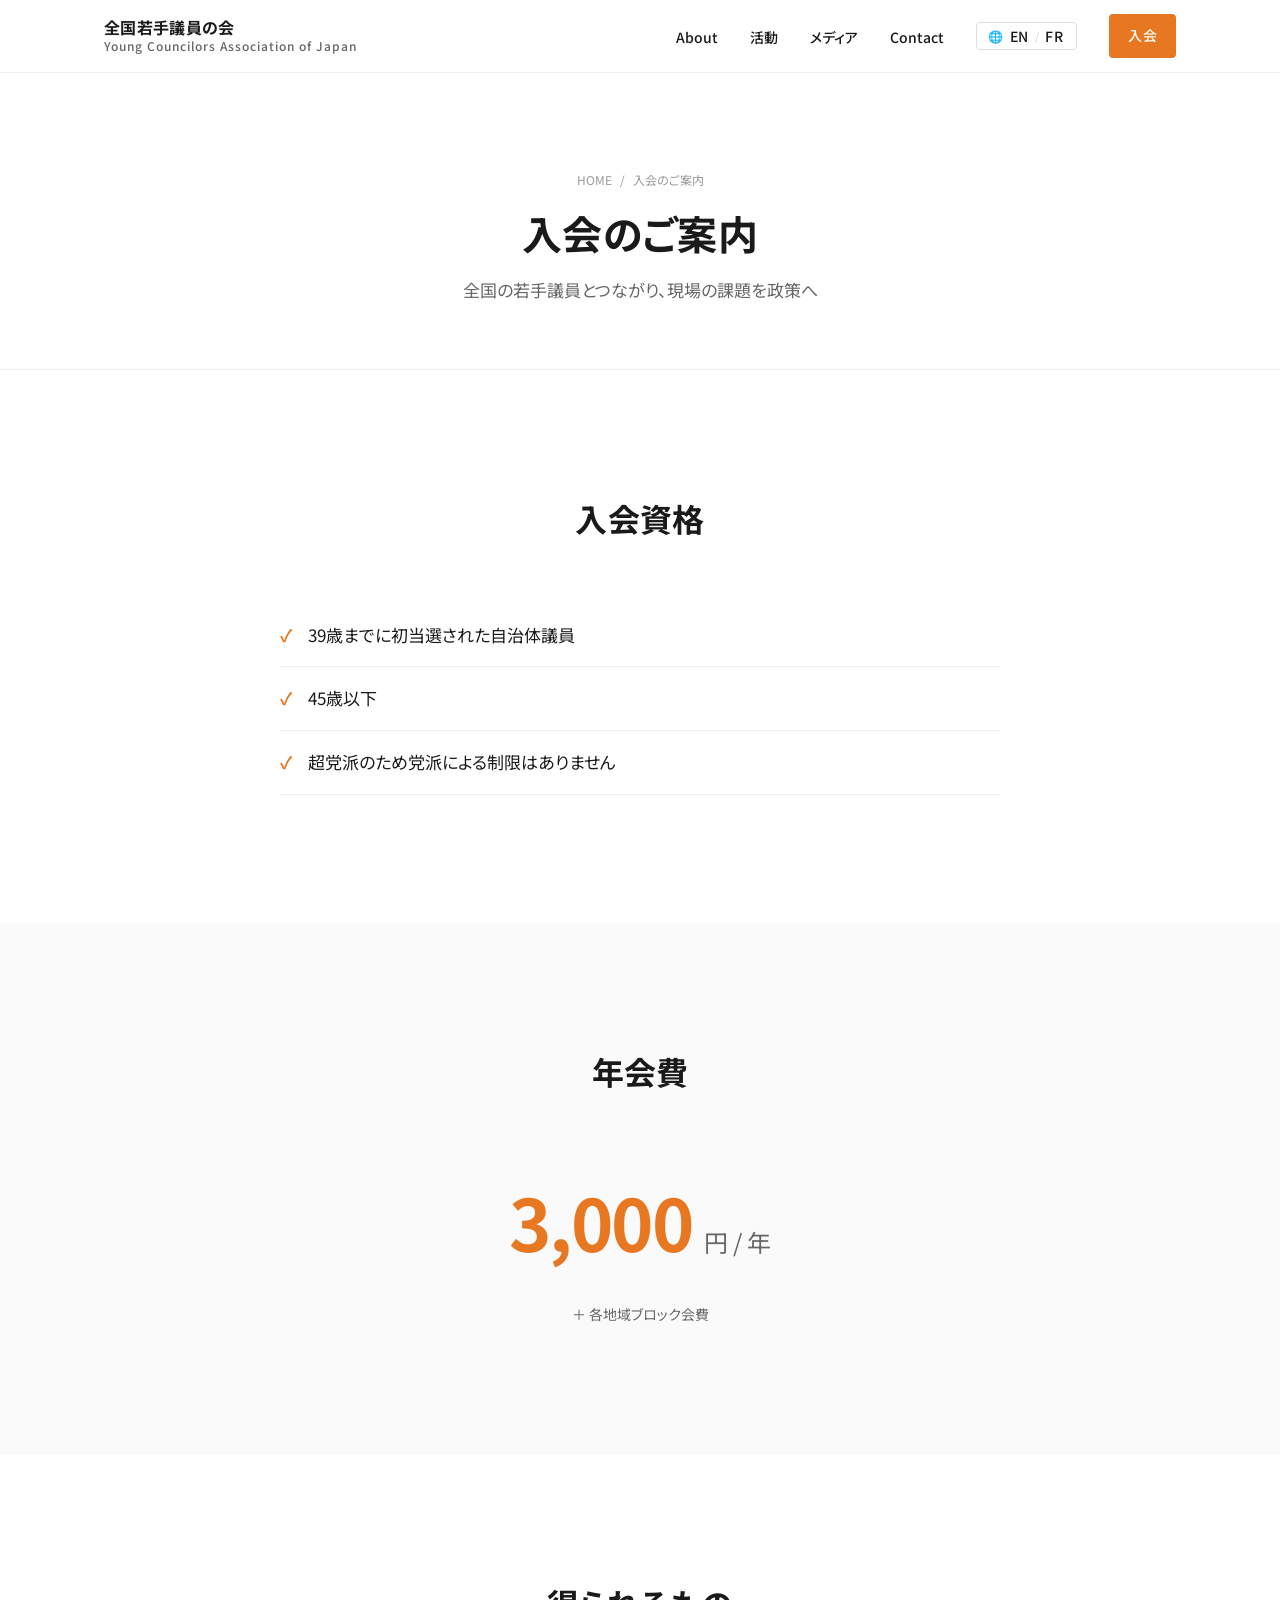
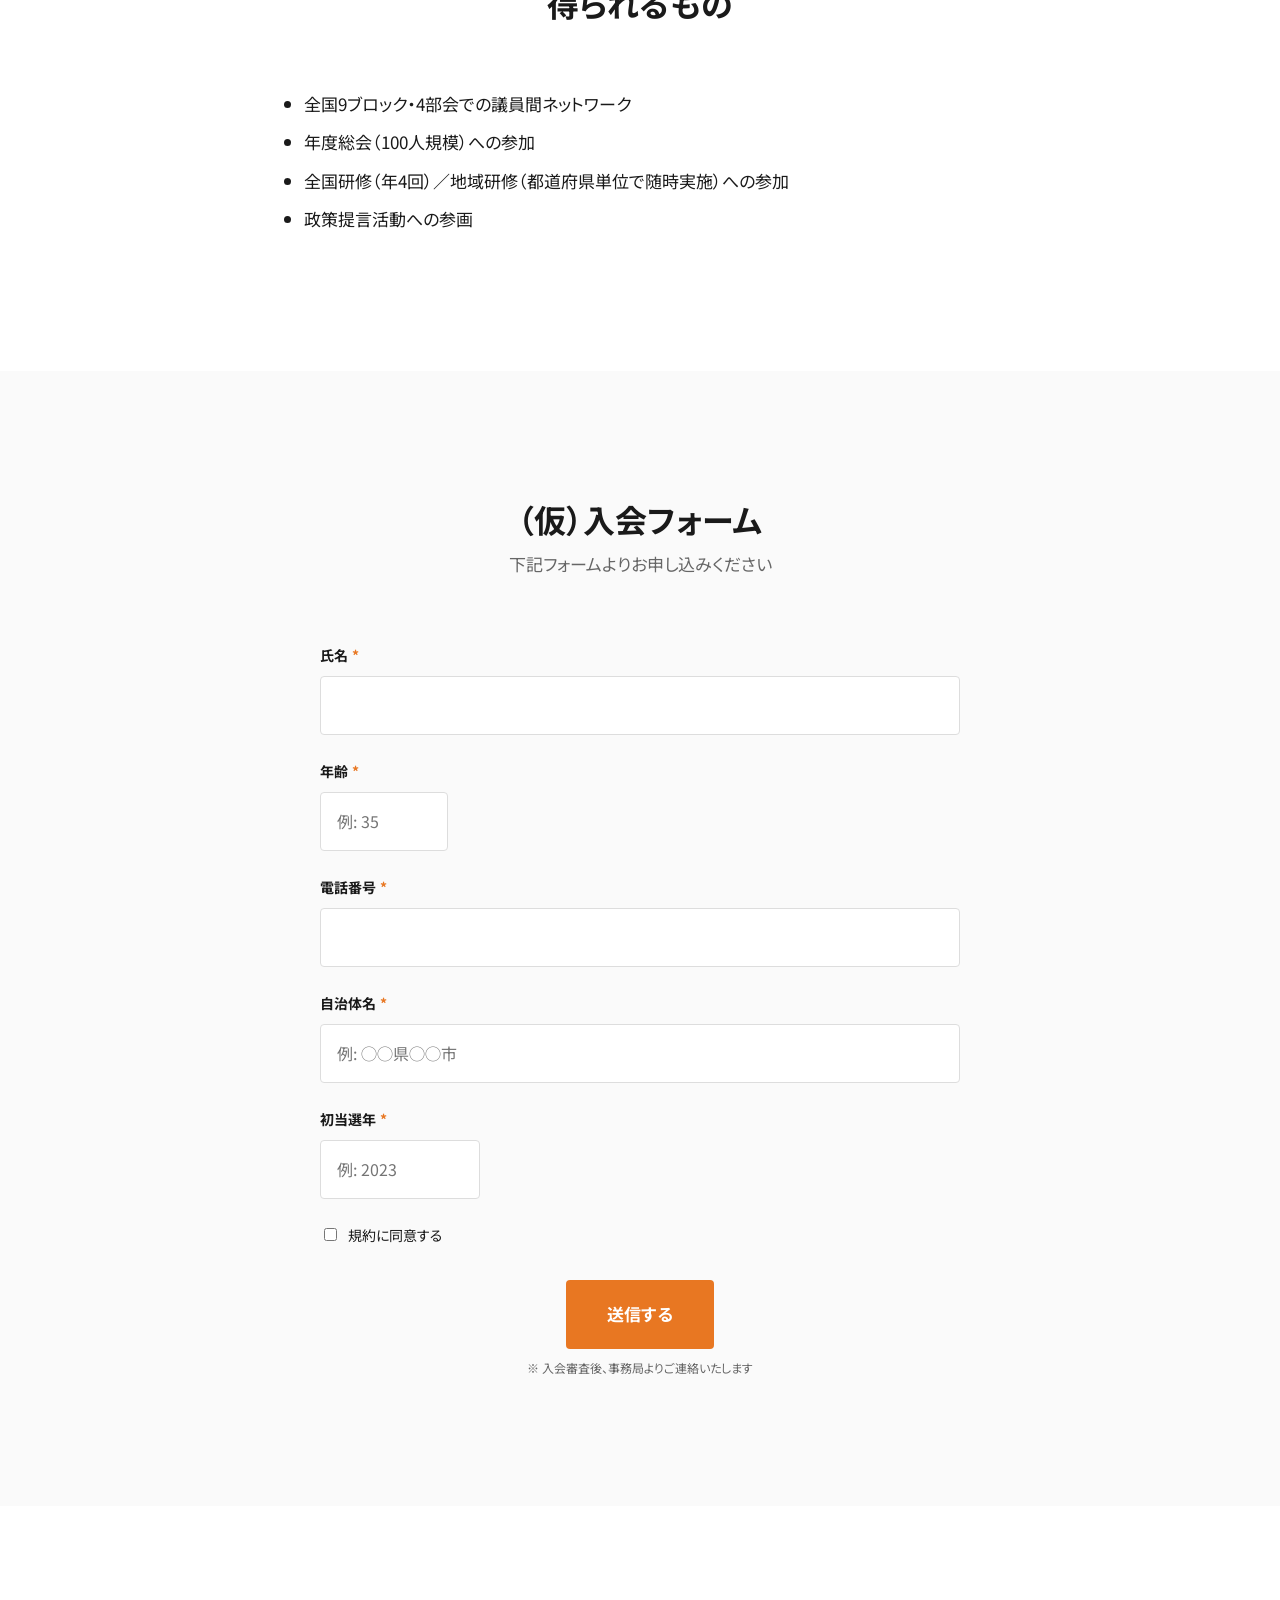
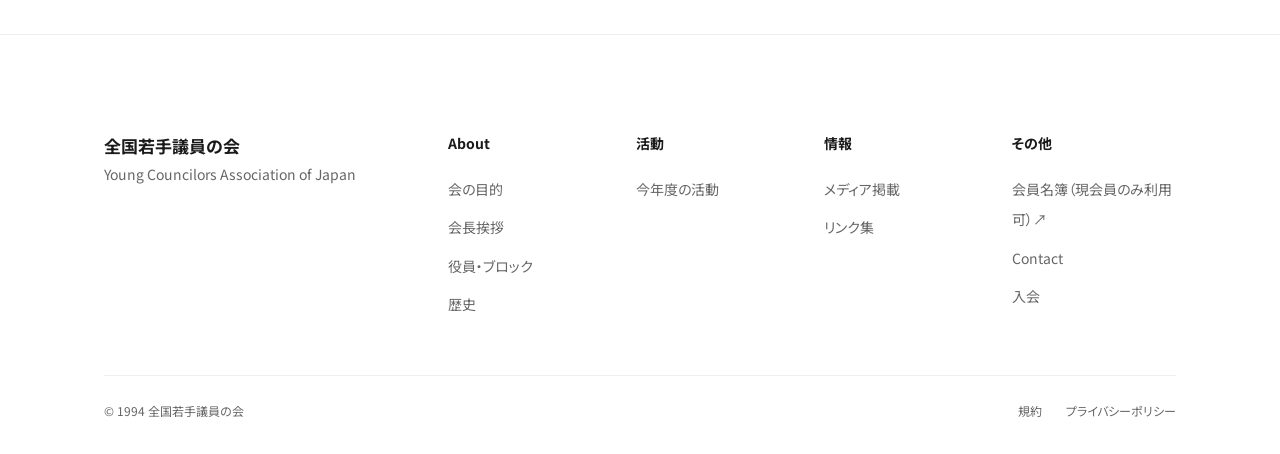
==== commit 92355064: "入会フォームを5項目に整理（仮称） - フィールド: 氏名・年齢・電話番号・自治体名・初当選年 - 削除: 郵便番号・住所・メールアドレス - 名称: 入会フォーム → （仮）入会フォーム - Wor" ====
--- a/join/index.html
+++ b/join/index.html
@@ -74,34 +74,26 @@
 
 <section class="section section-alt">
   <div class="container">
-    <div class="section-title"><h2>入会フォーム</h2><p>下記フォームよりお申し込みください</p></div>
+    <div class="section-title"><h2>（仮）入会フォーム</h2><p>下記フォームよりお申し込みください</p></div>
     <form class="form" action="/api/join" method="POST" data-form-handler>
       <div class="form-field">
         <label class="form-label" for="name">氏名<span class="req">*</span></label>
         <input class="form-input" type="text" id="name" name="name" required autocomplete="name" />
       </div>
       <div class="form-field">
-        <label class="form-label" for="postal">郵便番号<span class="req">*</span></label>
-        <input class="form-input" type="text" id="postal" name="postal" required autocomplete="postal-code" placeholder="例: 100-0000" style="max-width:12em;" />
+        <label class="form-label" for="age">年齢<span class="req">*</span></label>
+        <input class="form-input" type="number" id="age" name="age" required min="20" max="60" placeholder="例: 35" style="max-width:8em;" />
       </div>
       <div class="form-field">
-        <label class="form-label" for="address">住所<span class="req">*</span></label>
-        <input class="form-input" type="text" id="address" name="address" required autocomplete="street-address" />
-      </div>
-      <div class="form-field">
-        <label class="form-label" for="phone">携帯電話番号<span class="req">*</span></label>
+        <label class="form-label" for="phone">電話番号<span class="req">*</span></label>
         <input class="form-input" type="tel" id="phone" name="phone" required autocomplete="tel" />
-      </div>
-      <div class="form-field">
-        <label class="form-label" for="email">メールアドレス<span class="req">*</span></label>
-        <input class="form-input" type="email" id="email" name="email" required autocomplete="email" />
       </div>
       <div class="form-field">
         <label class="form-label" for="municipality">自治体名<span class="req">*</span></label>
         <input class="form-input" type="text" id="municipality" name="municipality" required placeholder="例: ◯◯県◯◯市" />
       </div>
       <div class="form-field">
-        <label class="form-label" for="elected">当選年<span class="req">*</span></label>
+        <label class="form-label" for="elected">初当選年<span class="req">*</span></label>
         <input class="form-input" type="text" id="elected" name="elected" required placeholder="例: 2023" style="max-width:10em;" />
       </div>
       <div class="form-field">
